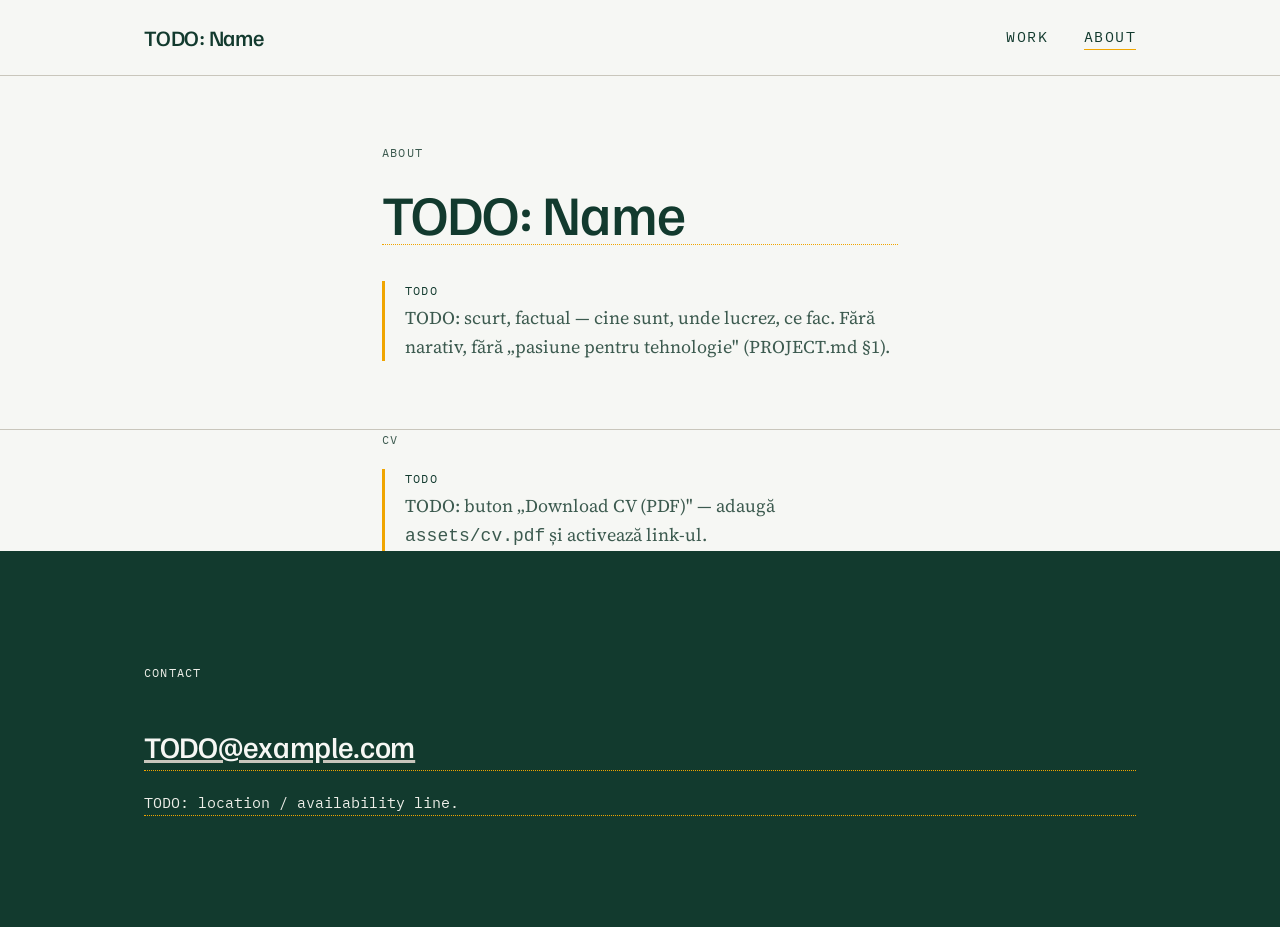
==== about/index.html @ f47f249d "Faza 2: schelet — Direcția A "Menu" Structura de fișiere din PROJECT.md §5, assets/styles.css cu tok" ====
<!doctype html>
<html lang="en">
<head>
  <meta charset="utf-8">
  <meta name="viewport" content="width=device-width, initial-scale=1">
  <title>About — TODO: Name</title>
  <meta name="description" content="TODO: meta description — Faza 4.">
  <link rel="preconnect" href="https://fonts.googleapis.com">
  <link rel="preconnect" href="https://fonts.gstatic.com" crossorigin>
  <link rel="stylesheet" href="https://fonts.googleapis.com/css2?family=Familjen+Grotesk:wght@500&family=Source+Serif+4:wght@400;600&family=IBM+Plex+Mono:wght@400;500&display=swap">
  <link rel="stylesheet" href="/assets/styles.css">
</head>
<body>
  <a class="skip-link" href="#main">Skip to content</a>

  <header class="site-header">
    <div class="wrap site-header__inner">
      <a class="brand" href="/">TODO: Name</a>
      <nav class="site-nav" aria-label="Primary">
        <a href="/work/">Work</a>
        <a href="/about/" aria-current="page">About</a>
      </nav>
    </div>
  </header>

  <main id="main">
    <section class="section section--tight">
      <div class="wrap case-body">
        <span class="eyebrow">About</span>
        <h1 class="page-title todo-inline">TODO: Name</h1>
        <p class="todo">TODO: scurt, factual — cine sunt, unde lucrez, ce fac. Fără narativ, fără „pasiune pentru tehnologie" (PROJECT.md §1).</p>
      </div>
    </section>

    <section class="section--divider">
      <div class="wrap case-body">
        <span class="eyebrow">CV</span>
        <p class="todo">TODO: buton „Download CV (PDF)" — adaugă <code>assets/cv.pdf</code> și activează link-ul.</p>
      </div>
    </section>
  </main>

  <footer class="site-footer">
    <div class="wrap site-footer__inner">
      <span class="eyebrow eyebrow--on-dark">Contact</span>
      <p class="site-footer__email todo-inline">
        <a href="mailto:TODO@example.com">TODO@example.com</a>
      </p>
      <p class="site-footer__meta todo-inline">TODO: location / availability line.</p>
    </div>
  </footer>

</body>
</html>
---- assets/styles.css ----
/*
  Direcția A — "Menu"
  Tipografie de meniu tipărit și firmă de local.
  Un singur fișier, custom properties pentru culori + scară tipografică.

  Notă de specificitate: padding/margin între secțiuni se stabilesc DOAR
  prin clase (.section, .wrap, .stack-*). Selectorii de tip (body, h1..h6,
  p, ul) ating exclusiv culoare, font și line-height — niciodată spațiere
  verticală — ca să nu se anuleze reciproc cu regulile de layout pe clase.
*/

/* ---------- Tokens ---------- */
:root {
  color-scheme: light;

  /* Culori */
  --ink: #123A2E;
  --ink-soft: #3C5A4F;
  --paper: #F6F7F4;
  --paper-warm: #EEEFE9;
  --amber: #F0A500;
  --stone: #C9C6BC;

  /* Fonturi */
  --font-display: "Familjen Grotesk", "Helvetica Neue", Arial, sans-serif;
  --font-body: "Source Serif 4", Georgia, serif;
  --font-mono: "IBM Plex Mono", ui-monospace, SFMono-Regular, Menlo, monospace;

  /* Scară tipografică fluidă (clamp: min, preferat, max) */
  --fs-000: clamp(0.6875rem, 0.66rem + 0.15vw, 0.75rem);   /* micro / mono meta */
  --fs-100: clamp(0.8125rem, 0.78rem + 0.2vw, 0.9375rem);  /* nav, mic */
  --fs-200: clamp(1rem, 0.95rem + 0.25vw, 1.125rem);       /* body */
  --fs-300: clamp(1.125rem, 1.03rem + 0.5vw, 1.375rem);    /* lead */
  --fs-400: clamp(1.375rem, 1.2rem + 0.9vw, 1.875rem);     /* h3 */
  --fs-500: clamp(1.75rem, 1.45rem + 1.6vw, 2.5rem);       /* h2 */
  --fs-600: clamp(2.25rem, 1.7rem + 2.8vw, 3.5rem);        /* h1 secțiune */
  --fs-700: clamp(2.75rem, 1.9rem + 4.5vw, 5rem);          /* h1 hero */

  /* Spațiere fluidă */
  --space-2xs: 0.5rem;
  --space-xs: 0.75rem;
  --space-sm: 1.25rem;
  --space-md: clamp(1.5rem, 1.25rem + 1.2vw, 2.5rem);
  --space-lg: clamp(2.5rem, 1.8rem + 3vw, 4.5rem);
  --space-xl: clamp(3.5rem, 2.2rem + 6vw, 7rem);

  --content-max: 68rem;
  --hairline: 1px solid var(--stone);
}

/* ---------- Reset minimal ---------- */
*,
*::before,
*::after {
  box-sizing: border-box;
}

html {
  -webkit-text-size-adjust: 100%;
}

body,
h1, h2, h3, h4,
p, ul, ol, dl, dd,
figure {
  margin: 0;
}

ul, ol {
  padding: 0;
  list-style: none;
}

img {
  display: block;
  max-width: 100%;
  height: auto;
}

a {
  color: inherit;
}

/* ---------- Base ---------- */
body {
  background: var(--paper);
  color: var(--ink);
  font-family: var(--font-body);
  font-size: var(--fs-200);
  line-height: 1.6;
  font-display: swap;
}

h1, h2, h3, h4 {
  font-family: var(--font-display);
  font-weight: 500;
  line-height: 1.1;
  color: var(--ink);
}

h1 { letter-spacing: -0.02em; }
h2 { letter-spacing: -0.015em; }

/* ---------- Motion ---------- */
@media (prefers-reduced-motion: reduce) {
  *, *::before, *::after {
    animation-duration: 0.01ms !important;
    animation-iteration-count: 1 !important;
    transition-duration: 0.01ms !important;
    scroll-behavior: auto !important;
  }
}

/* ---------- Focus ---------- */
a:focus-visible,
button:focus-visible,
[tabindex]:focus-visible {
  outline: 2px solid var(--amber);
  outline-offset: 3px;
}

/* ---------- Skip link ---------- */
.skip-link {
  position: absolute;
  top: -100%;
  left: var(--space-sm);
  z-index: 100;
  background: var(--ink);
  color: var(--paper);
  font-family: var(--font-mono);
  font-size: var(--fs-100);
  padding: var(--space-2xs) var(--space-sm);
  transition: top 0.15s ease;
}

.skip-link:focus {
  top: var(--space-sm);
}

/* ---------- Layout ---------- */
.wrap {
  max-width: var(--content-max);
  margin-inline: auto;
  padding-inline: clamp(1.25rem, 4vw, 3rem);
}

.section {
  padding-block: var(--space-xl);
}

.section--tight {
  padding-block: var(--space-lg);
}

.section--divider {
  border-top: var(--hairline);
}

/* ---------- Eyebrow / utility mono ---------- */
.eyebrow {
  display: block;
  font-family: var(--font-mono);
  font-size: var(--fs-000);
  text-transform: uppercase;
  letter-spacing: 0.1em;
  color: var(--ink-soft);
  margin-block-end: var(--space-sm);
}

.eyebrow--on-dark {
  color: var(--paper-warm);
}

.page-title {
  font-size: var(--fs-600);
  margin-block: var(--space-sm) var(--space-md);
}

/* ---------- Header ---------- */
.site-header {
  border-bottom: var(--hairline);
}

.site-header__inner {
  display: flex;
  align-items: center;
  justify-content: space-between;
  padding-block: var(--space-sm);
  gap: var(--space-md);
}

.brand {
  font-family: var(--font-display);
  font-weight: 500;
  font-size: var(--fs-300);
  letter-spacing: -0.01em;
  text-decoration: none;
}

.site-nav {
  display: flex;
  gap: var(--space-md);
}

.site-nav a {
  font-family: var(--font-mono);
  font-size: var(--fs-100);
  text-transform: uppercase;
  letter-spacing: 0.1em;
  text-decoration: none;
  border-bottom: 1px solid transparent;
}

.site-nav a:hover,
.site-nav a[aria-current="page"] {
  border-bottom-color: var(--amber);
}

/* ---------- Footer (banda închisă pe verde) ---------- */
.site-footer {
  background: var(--ink);
  color: var(--paper);
}

.site-footer a {
  color: var(--paper);
  text-decoration-color: var(--stone);
}

.site-footer__inner {
  padding-block: var(--space-xl);
  display: grid;
  gap: var(--space-sm);
}

.site-footer__email {
  font-family: var(--font-display);
  font-size: var(--fs-400);
  font-weight: 500;
  letter-spacing: -0.01em;
}

.site-footer__meta {
  font-family: var(--font-mono);
  font-size: var(--fs-100);
  color: var(--paper-warm);
}

.site-footer__ro {
  border-top: 1px solid var(--ink-soft);
  margin-top: var(--space-md);
  padding-top: var(--space-md);
}

.site-footer__ro p {
  font-size: var(--fs-100);
  color: var(--paper-warm);
  max-width: 40ch;
}

/* ---------- Semnătura: linia punctată de meniu ---------- */
.menu-line {
  display: flex;
  align-items: baseline;
  flex-wrap: wrap;
  gap: 0 var(--space-xs);
  padding-block: var(--space-sm);
  text-decoration: none;
}

.menu-line__name {
  font-family: var(--font-display);
  font-weight: 500;
  font-size: var(--fs-300);
  letter-spacing: -0.01em;
  color: var(--ink);
  min-width: 0;
}

.menu-line__dots {
  flex: 1 1 2rem;
  min-width: 2rem;
  border-bottom: 1px dotted var(--stone);
  transform: translateY(-0.28em);
}

.menu-line__value {
  font-family: var(--font-mono);
  font-size: var(--fs-100);
  text-transform: uppercase;
  letter-spacing: 0.1em;
  color: var(--ink-soft);
  min-width: 0;
}

a.menu-line:hover .menu-line__name {
  color: var(--ink-soft);
}

a.menu-line:hover .menu-line__dots {
  border-bottom-color: var(--amber);
}

/* ---------- Hero ---------- */
.hero__headline {
  font-size: var(--fs-700);
  max-width: 20ch;
}

.hero__sub {
  font-family: var(--font-body);
  font-size: var(--fs-300);
  color: var(--ink-soft);
  margin-top: var(--space-md);
  max-width: 48ch;
}

/* ---------- Grilă de proiecte ---------- */
.proof-grid {
  display: grid;
  grid-template-columns: repeat(3, minmax(0, 1fr));
  gap: var(--space-lg);
}

.proof-card__media {
  aspect-ratio: 4 / 3;
  background: var(--paper-warm);
  border: var(--hairline);
  display: flex;
  align-items: center;
  justify-content: center;
  color: var(--ink-soft);
  font-family: var(--font-mono);
  font-size: var(--fs-000);
  text-transform: uppercase;
  letter-spacing: 0.1em;
  text-align: center;
  padding: var(--space-sm);
}

/* ---------- Servicii ---------- */
.service-list {
  display: grid;
  grid-template-columns: repeat(3, minmax(0, 1fr));
  gap: var(--space-lg);
}

.service-list__item h3 {
  font-size: var(--fs-400);
  margin-bottom: var(--space-xs);
}

.service-list__item p {
  color: var(--ink-soft);
}

/* ---------- Case study ---------- */
.case-links {
  display: flex;
  flex-wrap: wrap;
  gap: var(--space-md);
  margin-block: var(--space-md);
}

.case-links a {
  font-family: var(--font-mono);
  font-size: var(--fs-100);
  text-transform: uppercase;
  letter-spacing: 0.1em;
  text-decoration: none;
  border-bottom: 1px solid var(--amber);
  padding-bottom: 0.15em;
}

.case-shot {
  width: 100%;
  aspect-ratio: 16 / 10;
  background: var(--paper-warm);
  border: var(--hairline);
  display: flex;
  align-items: center;
  justify-content: center;
  color: var(--ink-soft);
  font-family: var(--font-mono);
  font-size: var(--fs-100);
  text-transform: uppercase;
  letter-spacing: 0.1em;
}

.case-body {
  max-width: 68ch;
}

.case-body p + p {
  margin-top: var(--space-sm);
}

.case-body ul li {
  padding-left: 1.25em;
  position: relative;
}

.case-body ul li::before {
  content: "";
  position: absolute;
  left: 0;
  top: 0.65em;
  width: 5px;
  height: 5px;
  background: var(--amber);
}

.case-body ul li + li {
  margin-top: var(--space-2xs);
}

.stack-list {
  display: flex;
  flex-wrap: wrap;
  gap: var(--space-2xs) var(--space-sm);
  font-family: var(--font-mono);
  font-size: var(--fs-100);
}

.stack-list li::after {
  content: "·";
  color: var(--stone);
  margin-left: var(--space-sm);
}

.stack-list li:last-child::after {
  content: "";
  margin: 0;
}

/* ---------- TODO — marcaj vizibil, amber doar ca linie ---------- */
.todo {
  border-left: 3px solid var(--amber);
  padding-left: var(--space-sm);
  color: var(--ink-soft);
}

.todo::before {
  content: "TODO";
  display: block;
  font-family: var(--font-mono);
  font-size: var(--fs-000);
  letter-spacing: 0.1em;
  color: var(--ink);
  margin-bottom: 0.35em;
}

.todo-inline {
  border-bottom: 1px dotted var(--amber);
  font-style: normal;
}

/* ---------- Work index ---------- */
.work-list {
  display: flex;
  flex-direction: column;
}

.work-list__item {
  border-top: var(--hairline);
}

.work-list__item:last-child {
  border-bottom: var(--hairline);
}

/* ---------- Responsive ---------- */
@media (max-width: 860px) {
  .proof-grid,
  .service-list {
    grid-template-columns: 1fr;
  }
}

@media (max-width: 560px) {
  .site-header__inner {
    flex-wrap: wrap;
    gap: var(--space-xs);
  }

  .menu-line {
    flex-wrap: wrap;
  }

  .menu-line__dots {
    order: 3;
    flex-basis: 100%;
    height: 0;
  }
}
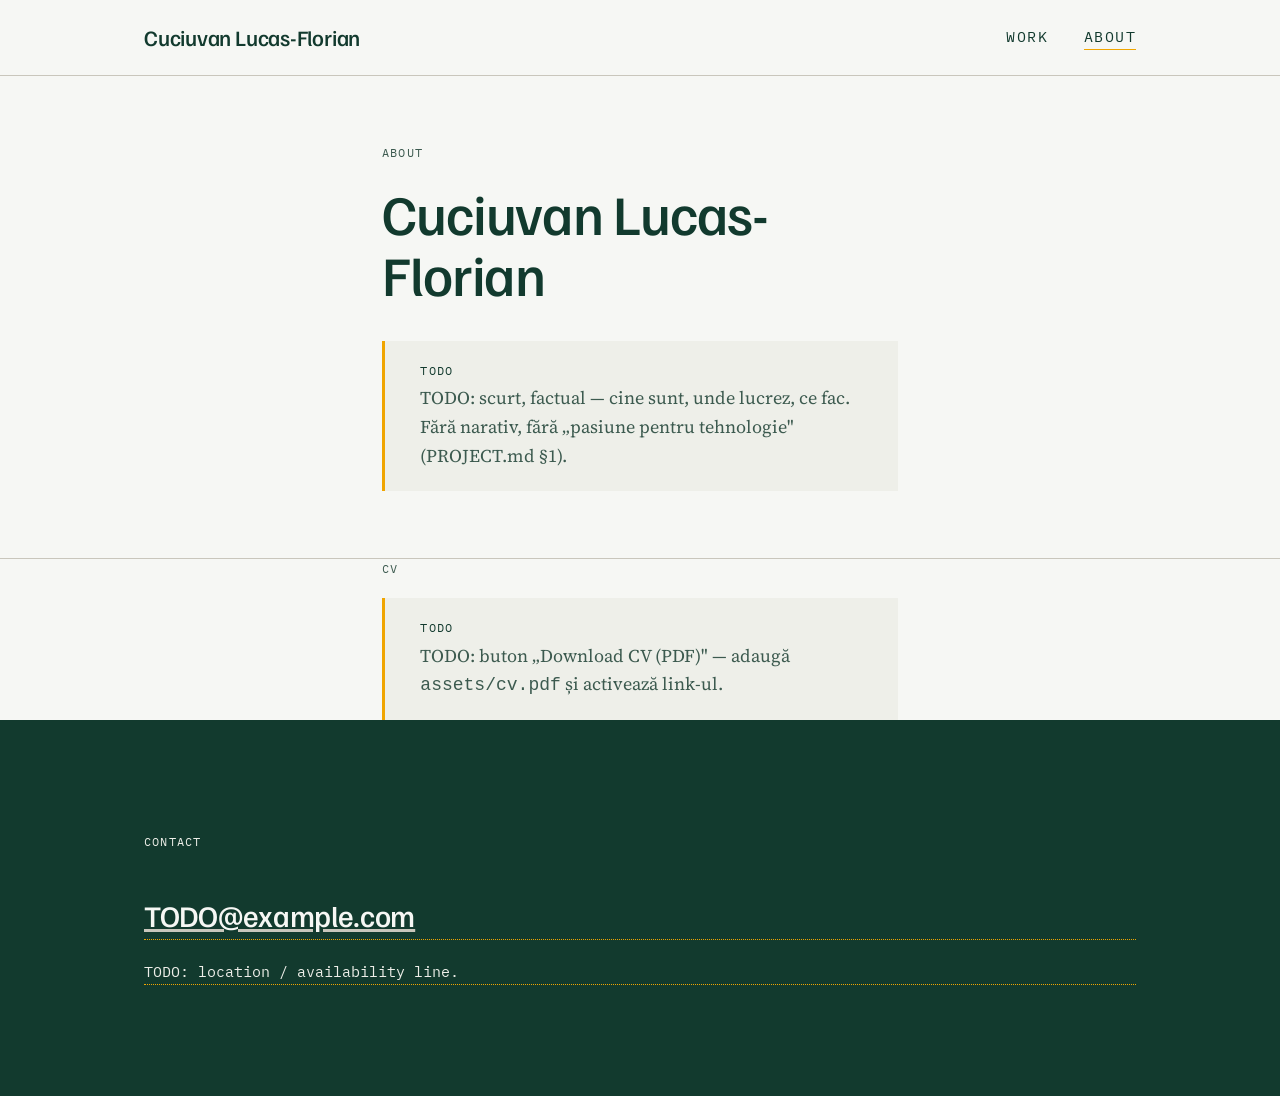
==== commit 4e756afc: "Faza 2: nume real + polish vizual Numele (Cuciuvan Lucas-Florian) e completat peste tot unde apărea " ====
--- a/about/index.html
+++ b/about/index.html
@@ -3,7 +3,7 @@
 <head>
   <meta charset="utf-8">
   <meta name="viewport" content="width=device-width, initial-scale=1">
-  <title>About — TODO: Name</title>
+  <title>About — Cuciuvan Lucas-Florian</title>
   <meta name="description" content="TODO: meta description — Faza 4.">
   <link rel="preconnect" href="https://fonts.googleapis.com">
   <link rel="preconnect" href="https://fonts.gstatic.com" crossorigin>
@@ -15,7 +15,7 @@
 
   <header class="site-header">
     <div class="wrap site-header__inner">
-      <a class="brand" href="/">TODO: Name</a>
+      <a class="brand" href="/">Cuciuvan Lucas-Florian</a>
       <nav class="site-nav" aria-label="Primary">
         <a href="/work/">Work</a>
         <a href="/about/" aria-current="page">About</a>
@@ -27,7 +27,7 @@
     <section class="section section--tight">
       <div class="wrap case-body">
         <span class="eyebrow">About</span>
-        <h1 class="page-title todo-inline">TODO: Name</h1>
+        <h1 class="page-title">Cuciuvan Lucas-Florian</h1>
         <p class="todo">TODO: scurt, factual — cine sunt, unde lucrez, ce fac. Fără narativ, fără „pasiune pentru tehnologie" (PROJECT.md §1).</p>
       </div>
     </section>
--- a/assets/styles.css
+++ b/assets/styles.css
@@ -195,6 +195,11 @@
   font-size: var(--fs-300);
   letter-spacing: -0.01em;
   text-decoration: none;
+  transition: color 0.15s ease;
+}
+
+.brand:hover {
+  color: var(--ink-soft);
 }
 
 .site-nav {
@@ -209,6 +214,7 @@
   letter-spacing: 0.1em;
   text-decoration: none;
   border-bottom: 1px solid transparent;
+  transition: border-color 0.15s ease;
 }
 
 .site-nav a:hover,
@@ -225,6 +231,11 @@
 .site-footer a {
   color: var(--paper);
   text-decoration-color: var(--stone);
+  transition: text-decoration-color 0.15s ease;
+}
+
+.site-footer a:hover {
+  text-decoration-color: var(--amber);
 }
 
 .site-footer__inner {
@@ -266,6 +277,13 @@
   gap: 0 var(--space-xs);
   padding-block: var(--space-sm);
   text-decoration: none;
+}
+
+.menu-line__index {
+  font-family: var(--font-mono);
+  font-size: var(--fs-000);
+  color: var(--stone);
+  min-width: 1.5em;
 }
 
 .menu-line__name {
@@ -302,9 +320,21 @@
 }
 
 /* ---------- Hero ---------- */
+@keyframes rise-in {
+  from {
+    opacity: 0;
+    transform: translateY(0.75rem);
+  }
+  to {
+    opacity: 1;
+    transform: translateY(0);
+  }
+}
+
 .hero__headline {
   font-size: var(--fs-700);
   max-width: 20ch;
+  animation: rise-in 0.7s cubic-bezier(0.16, 1, 0.3, 1) both;
 }
 
 .hero__sub {
@@ -313,6 +343,8 @@
   color: var(--ink-soft);
   margin-top: var(--space-md);
   max-width: 48ch;
+  animation: rise-in 0.7s cubic-bezier(0.16, 1, 0.3, 1) both;
+  animation-delay: 0.12s;
 }
 
 /* ---------- Grilă de proiecte ---------- */
@@ -436,7 +468,8 @@
 /* ---------- TODO — marcaj vizibil, amber doar ca linie ---------- */
 .todo {
   border-left: 3px solid var(--amber);
-  padding-left: var(--space-sm);
+  background: var(--paper-warm);
+  padding: var(--space-sm) var(--space-md);
   color: var(--ink-soft);
 }
 
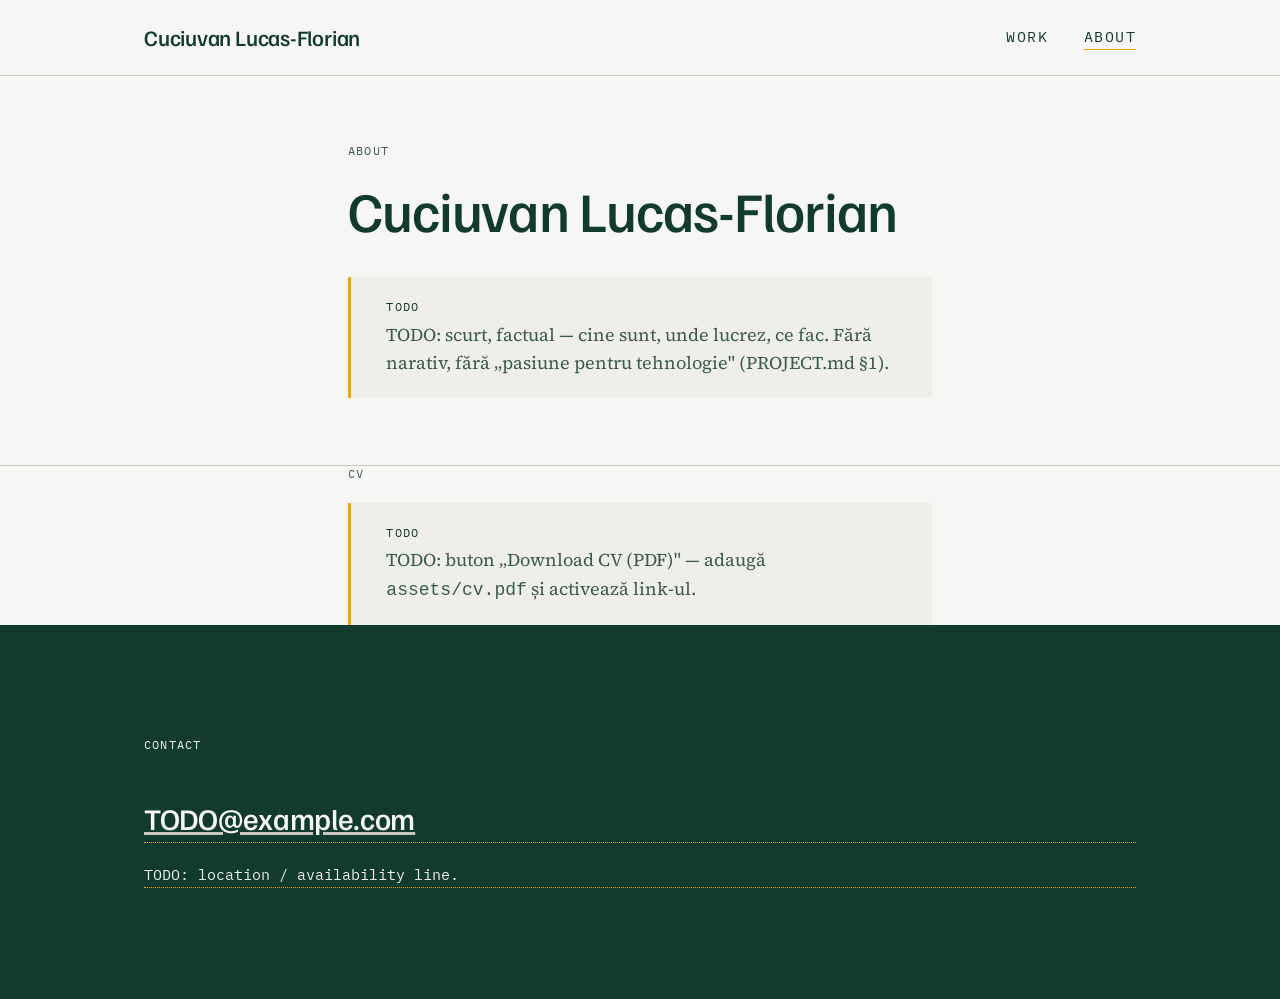
==== commit 254bd752: "Faza 4 (verificare + SEO) și Faza 5 (deploy) Lighthouse măsurat, nu estimat — home / work / cuttrack" ====
--- a/about/index.html
+++ b/about/index.html
@@ -4,11 +4,27 @@
   <meta charset="utf-8">
   <meta name="viewport" content="width=device-width, initial-scale=1">
   <title>About — Cuciuvan Lucas-Florian</title>
-  <meta name="description" content="TODO: meta description — Faza 4.">
-  <link rel="preconnect" href="https://fonts.googleapis.com">
-  <link rel="preconnect" href="https://fonts.gstatic.com" crossorigin>
-  <link rel="stylesheet" href="https://fonts.googleapis.com/css2?family=Familjen+Grotesk:wght@500&family=Source+Serif+4:wght@400;600&family=IBM+Plex+Mono:wght@400;500&display=swap">
+  <meta name="description" content="TODO: meta description — se scrie odată cu bio-ul.">
+  <link rel="canonical" href="https://TODO-domain.netlify.app/about/">
+
+  <link rel="icon" href="/assets/favicon.svg" type="image/svg+xml">
+  <meta name="theme-color" content="#123A2E">
+
+  <!-- Fonturi self-hostate: fără request extern, fără stylesheet care blochează
+       randarea. Preîncărcăm doar cele două fețe de pe primul ecran. -->
+  <link rel="preload" href="/assets/fonts/familjen-grotesk-500-latin.woff2" as="font" type="font/woff2" crossorigin>
+  <link rel="preload" href="/assets/fonts/source-serif-4-400-latin.woff2" as="font" type="font/woff2" crossorigin>
   <link rel="stylesheet" href="/assets/styles.css">
+
+  <meta property="og:type" content="profile">
+  <meta property="og:url" content="https://TODO-domain.netlify.app/about/">
+  <meta property="og:title" content="About — Cuciuvan Lucas-Florian">
+  <meta property="og:description" content="TODO: meta description — se scrie odată cu bio-ul.">
+  <meta property="og:image" content="https://TODO-domain.netlify.app/assets/images/og-default.png">
+  <meta property="og:image:width" content="1200">
+  <meta property="og:image:height" content="630">
+  <meta property="og:locale" content="en">
+  <meta name="twitter:card" content="summary_large_image">
 </head>
 <body>
   <a class="skip-link" href="#main">Skip to content</a>
@@ -34,7 +50,7 @@
 
     <section class="section--divider">
       <div class="wrap case-body">
-        <span class="eyebrow">CV</span>
+        <h2 class="eyebrow">CV</h2>
         <p class="todo">TODO: buton „Download CV (PDF)" — adaugă <code>assets/cv.pdf</code> și activează link-ul.</p>
       </div>
     </section>
@@ -42,7 +58,7 @@
 
   <footer class="site-footer">
     <div class="wrap site-footer__inner">
-      <span class="eyebrow eyebrow--on-dark">Contact</span>
+      <h2 class="eyebrow eyebrow--on-dark">Contact</h2>
       <p class="site-footer__email todo-inline">
         <a href="mailto:TODO@example.com">TODO@example.com</a>
       </p>
--- a/assets/styles.css
+++ b/assets/styles.css
@@ -8,6 +8,94 @@
   p, ul) ating exclusiv culoare, font și line-height — niciodată spațiere
   verticală — ca să nu se anuleze reciproc cu regulile de layout pe clase.
 */
+
+/* ---------- Fonturi (self-hosted, zero request extern, swap) ----------
+   Descărcate din Google Fonts și servite local: elimină cele două
+   handshake-uri către fonts.googleapis.com / fonts.gstatic.com și
+   stylesheet-ul extern care bloca randarea. Browserul descarcă un
+   fișier doar dacă weight-ul ȘI unicode-range-ul chiar sunt folosite,
+   deci latin-ext se ia doar pe paginile cu diacritice.
+*/
+
+/* Familjen Grotesk 500 — latin */
+@font-face {
+  font-family: 'Familjen Grotesk';
+  font-style: normal;
+  font-weight: 500;
+  font-display: swap;
+  src: url('fonts/familjen-grotesk-500-latin.woff2') format('woff2');
+  unicode-range: U+0000-00FF, U+0131, U+0152-0153, U+02BB-02BC, U+02C6, U+02DA, U+02DC, U+0304, U+0308, U+0329, U+2000-206F, U+20AC, U+2122, U+2191, U+2193, U+2212, U+2215, U+FEFF, U+FFFD;
+}
+
+/* Familjen Grotesk 500 — latin-ext */
+@font-face {
+  font-family: 'Familjen Grotesk';
+  font-style: normal;
+  font-weight: 500;
+  font-display: swap;
+  src: url('fonts/familjen-grotesk-500-latin-ext.woff2') format('woff2');
+  unicode-range: U+0100-02BA, U+02BD-02C5, U+02C7-02CC, U+02CE-02D7, U+02DD-02FF, U+0304, U+0308, U+0329, U+1D00-1DBF, U+1E00-1E9F, U+1EF2-1EFF, U+2020, U+20A0-20AB, U+20AD-20C0, U+2113, U+2C60-2C7F, U+A720-A7FF;
+}
+
+/* IBM Plex Mono 400 — latin */
+@font-face {
+  font-family: 'IBM Plex Mono';
+  font-style: normal;
+  font-weight: 400;
+  font-display: swap;
+  src: url('fonts/ibm-plex-mono-400-latin.woff2') format('woff2');
+  unicode-range: U+0000-00FF, U+0131, U+0152-0153, U+02BB-02BC, U+02C6, U+02DA, U+02DC, U+0304, U+0308, U+0329, U+2000-206F, U+20AC, U+2122, U+2191, U+2193, U+2212, U+2215, U+FEFF, U+FFFD;
+}
+
+/* IBM Plex Mono 400 — latin-ext */
+@font-face {
+  font-family: 'IBM Plex Mono';
+  font-style: normal;
+  font-weight: 400;
+  font-display: swap;
+  src: url('fonts/ibm-plex-mono-400-latin-ext.woff2') format('woff2');
+  unicode-range: U+0100-02BA, U+02BD-02C5, U+02C7-02CC, U+02CE-02D7, U+02DD-02FF, U+0304, U+0308, U+0329, U+1D00-1DBF, U+1E00-1E9F, U+1EF2-1EFF, U+2020, U+20A0-20AB, U+20AD-20C0, U+2113, U+2C60-2C7F, U+A720-A7FF;
+}
+
+/* Source Serif 4 400 — latin */
+@font-face {
+  font-family: 'Source Serif 4';
+  font-style: normal;
+  font-weight: 400;
+  font-display: swap;
+  src: url('fonts/source-serif-4-400-latin.woff2') format('woff2');
+  unicode-range: U+0000-00FF, U+0131, U+0152-0153, U+02BB-02BC, U+02C6, U+02DA, U+02DC, U+0304, U+0308, U+0329, U+2000-206F, U+20AC, U+2122, U+2191, U+2193, U+2212, U+2215, U+FEFF, U+FFFD;
+}
+
+/* Source Serif 4 400 — latin-ext */
+@font-face {
+  font-family: 'Source Serif 4';
+  font-style: normal;
+  font-weight: 400;
+  font-display: swap;
+  src: url('fonts/source-serif-4-400-latin-ext.woff2') format('woff2');
+  unicode-range: U+0100-02BA, U+02BD-02C5, U+02C7-02CC, U+02CE-02D7, U+02DD-02FF, U+0304, U+0308, U+0329, U+1D00-1DBF, U+1E00-1E9F, U+1EF2-1EFF, U+2020, U+20A0-20AB, U+20AD-20C0, U+2113, U+2C60-2C7F, U+A720-A7FF;
+}
+
+/* Source Serif 4 600 — latin */
+@font-face {
+  font-family: 'Source Serif 4';
+  font-style: normal;
+  font-weight: 600;
+  font-display: swap;
+  src: url('fonts/source-serif-4-600-latin.woff2') format('woff2');
+  unicode-range: U+0000-00FF, U+0131, U+0152-0153, U+02BB-02BC, U+02C6, U+02DA, U+02DC, U+0304, U+0308, U+0329, U+2000-206F, U+20AC, U+2122, U+2191, U+2193, U+2212, U+2215, U+FEFF, U+FFFD;
+}
+
+/* Source Serif 4 600 — latin-ext */
+@font-face {
+  font-family: 'Source Serif 4';
+  font-style: normal;
+  font-weight: 600;
+  font-display: swap;
+  src: url('fonts/source-serif-4-600-latin-ext.woff2') format('woff2');
+  unicode-range: U+0100-02BA, U+02BD-02C5, U+02C7-02CC, U+02CE-02D7, U+02DD-02FF, U+0304, U+0308, U+0329, U+1D00-1DBF, U+1E00-1E9F, U+1EF2-1EFF, U+2020, U+20A0-20AB, U+20AD-20C0, U+2113, U+2C60-2C7F, U+A720-A7FF;
+}
 
 /* ---------- Tokens ---------- */
 :root {
@@ -20,6 +108,10 @@
   --paper-warm: #EEEFE9;
   --amber: #F0A500;
   --stone: #C9C6BC;
+  /* Varianta lizibilă a lui stone. stone pur dă 1.59:1 pe hârtie — bun
+     pentru hairlines și puncte decorative, prea slab oriunde un semn
+     chiar trebuie citit (ex. separatorul dintre tehnologii). 3.93:1. */
+  --stone-deep: #7F7B70;
 
   /* Fonturi */
   --font-display: "Familjen Grotesk", "Helvetica Neue", Arial, sans-serif;
@@ -46,6 +138,13 @@
 
   --content-max: 68rem;
   --hairline: 1px solid var(--stone);
+
+  /* Inelul de focus. Amber pe fundal deschis dă 1.94:1 — sub pragul de
+     3:1 cerut pentru indicatori non-text — deci pe hârtie folosim ink
+     (11.69:1). Pe banda închisă ink ar fi invizibil, așa că acolo
+     tokenul se inversează în amber (6.04:1 pe ink) și accentul de firmă
+     rămâne prezent exact unde trece contrastul. */
+  --focus-ring: var(--ink);
 }
 
 /* ---------- Reset minimal ---------- */
@@ -102,11 +201,17 @@
 h2 { letter-spacing: -0.015em; }
 
 /* ---------- Motion ---------- */
+/* Plasă de siguranță pentru orice se adaugă mai târziu. Include și
+   animation-delay: fără el, o animație cu fill-mode `both` și delay
+   rămâne blocată în starea inițială (deseori opacity: 0) exact la
+   utilizatorii care au cerut mai puțină mișcare. */
 @media (prefers-reduced-motion: reduce) {
   *, *::before, *::after {
     animation-duration: 0.01ms !important;
+    animation-delay: 0ms !important;
     animation-iteration-count: 1 !important;
     transition-duration: 0.01ms !important;
+    transition-delay: 0ms !important;
     scroll-behavior: auto !important;
   }
 }
@@ -115,7 +220,7 @@
 a:focus-visible,
 button:focus-visible,
 [tabindex]:focus-visible {
-  outline: 2px solid var(--amber);
+  outline: 2px solid var(--focus-ring);
   outline-offset: 3px;
 }
 
@@ -157,10 +262,15 @@
 }
 
 /* ---------- Eyebrow / utility mono ---------- */
+/* Eyebrow. Când e h2 (titlu de secțiune) trebuie să anuleze explicit
+   font-weight/line-height moștenite de la regula h1..h4 — mono e
+   self-hostat doar la 400, iar 500 ar fi sintetizat ca faux-bold. */
 .eyebrow {
   display: block;
   font-family: var(--font-mono);
   font-size: var(--fs-000);
+  font-weight: 400;
+  line-height: 1.4;
   text-transform: uppercase;
   letter-spacing: 0.1em;
   color: var(--ink-soft);
@@ -226,6 +336,7 @@
 .site-footer {
   background: var(--ink);
   color: var(--paper);
+  --focus-ring: var(--amber);
 }
 
 .site-footer a {
@@ -282,7 +393,7 @@
 .menu-line__index {
   font-family: var(--font-mono);
   font-size: var(--fs-000);
-  color: var(--stone);
+  color: var(--ink-soft);
   min-width: 1.5em;
 }
 
@@ -293,6 +404,7 @@
   letter-spacing: -0.01em;
   color: var(--ink);
   min-width: 0;
+  transition: color 0.15s ease;
 }
 
 .menu-line__dots {
@@ -300,6 +412,7 @@
   min-width: 2rem;
   border-bottom: 1px dotted var(--stone);
   transform: translateY(-0.28em);
+  transition: border-color 0.15s ease;
 }
 
 .menu-line__value {
@@ -320,21 +433,9 @@
 }
 
 /* ---------- Hero ---------- */
-@keyframes rise-in {
-  from {
-    opacity: 0;
-    transform: translateY(0.75rem);
-  }
-  to {
-    opacity: 1;
-    transform: translateY(0);
-  }
-}
-
 .hero__headline {
   font-size: var(--fs-700);
   max-width: 20ch;
-  animation: rise-in 0.7s cubic-bezier(0.16, 1, 0.3, 1) both;
 }
 
 .hero__sub {
@@ -343,8 +444,37 @@
   color: var(--ink-soft);
   margin-top: var(--space-md);
   max-width: 48ch;
-  animation: rise-in 0.7s cubic-bezier(0.16, 1, 0.3, 1) both;
-  animation-delay: 0.12s;
+}
+
+/* Momentul orchestrat de la încărcare — singurul din tot site-ul.
+
+   Declarat DOAR în no-preference, nu neutralizat ulterior în reduce.
+   Motiv concret: animația are fill-mode `both`, deci starea `from`
+   (opacity: 0) se aplică înainte de start. Resetul obișnuit cu
+   `animation-duration: 0.01ms !important` nu atinge `animation-delay`,
+   așa că headline-ul rămânea invizibil pentru exact utilizatorii care
+   au cerut mai puțină mișcare. Aici animația pur și simplu nu există
+   dacă mișcarea nu e binevenită, iar textul e vizibil din primul frame. */
+@media (prefers-reduced-motion: no-preference) {
+  @keyframes rise-in {
+    from {
+      opacity: 0;
+      transform: translateY(0.75rem);
+    }
+    to {
+      opacity: 1;
+      transform: translateY(0);
+    }
+  }
+
+  .hero__headline {
+    animation: rise-in 0.7s cubic-bezier(0.16, 1, 0.3, 1) both;
+  }
+
+  .hero__sub {
+    animation: rise-in 0.7s cubic-bezier(0.16, 1, 0.3, 1) both;
+    animation-delay: 0.12s;
+  }
 }
 
 /* ---------- Grilă de proiecte ---------- */
@@ -354,6 +484,11 @@
   gap: var(--space-lg);
 }
 
+.proof-card {
+  display: block;
+  text-decoration: none;
+}
+
 .proof-card__media {
   aspect-ratio: 4 / 3;
   background: var(--paper-warm);
@@ -368,6 +503,19 @@
   letter-spacing: 0.1em;
   text-align: center;
   padding: var(--space-sm);
+  transition: border-color 0.15s ease;
+}
+
+.proof-card:hover .proof-card__media {
+  border-color: var(--amber);
+}
+
+.proof-card:hover .menu-line__name {
+  color: var(--ink-soft);
+}
+
+.proof-card:hover .menu-line__dots {
+  border-bottom-color: var(--amber);
 }
 
 /* ---------- Servicii ---------- */
@@ -404,6 +552,14 @@
   padding-bottom: 0.15em;
 }
 
+/* Aceleași clase funcționează și ca placeholder (div) și ca imagine reală
+   (img) — aspect-ratio ține locul rezervat în ambele cazuri, deci trecerea
+   de la TODO la captura reală nu mișcă layout-ul. */
+img.case-shot,
+img.proof-card__media {
+  object-fit: cover;
+}
+
 .case-shot {
   width: 100%;
   aspect-ratio: 16 / 10;
@@ -427,12 +583,12 @@
   margin-top: var(--space-sm);
 }
 
-.case-body ul li {
+.case-body ul:not(.stack-list) li {
   padding-left: 1.25em;
   position: relative;
 }
 
-.case-body ul li::before {
+.case-body ul:not(.stack-list) li::before {
   content: "";
   position: absolute;
   left: 0;
@@ -442,7 +598,7 @@
   background: var(--amber);
 }
 
-.case-body ul li + li {
+.case-body ul:not(.stack-list) li + li {
   margin-top: var(--space-2xs);
 }
 
@@ -456,7 +612,7 @@
 
 .stack-list li::after {
   content: "·";
-  color: var(--stone);
+  color: var(--stone-deep);
   margin-left: var(--space-sm);
 }
 
@@ -502,6 +658,16 @@
   border-bottom: var(--hairline);
 }
 
+.work-list__item .menu-line {
+  margin-inline: calc(var(--space-sm) * -1);
+  padding-inline: var(--space-sm);
+  transition: background-color 0.15s ease;
+}
+
+.work-list__item .menu-line:hover {
+  background: var(--paper-warm);
+}
+
 /* ---------- Responsive ---------- */
 @media (max-width: 860px) {
   .proof-grid,
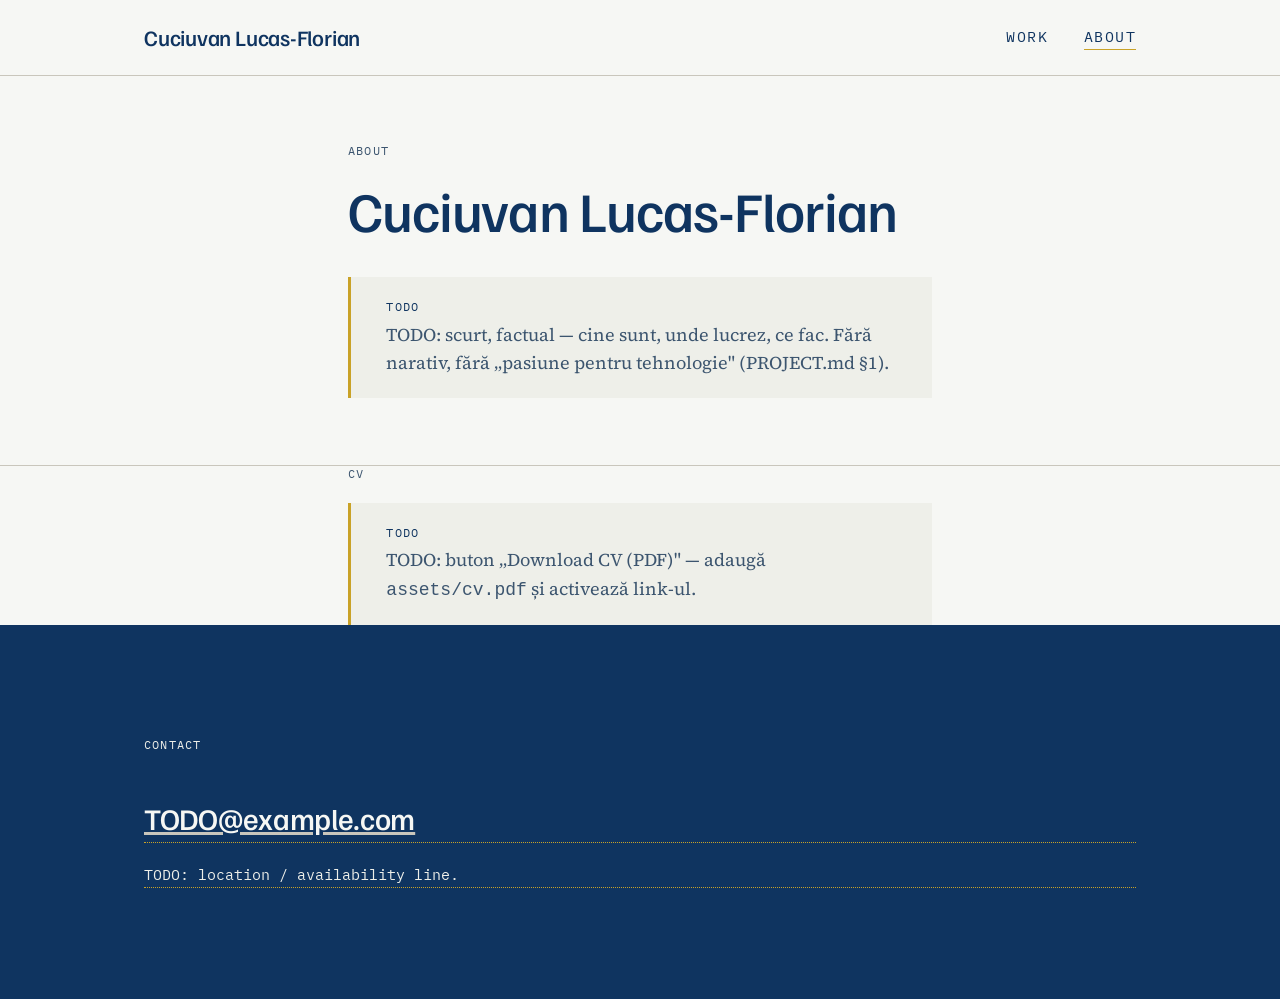
==== commit b3fe3508: "Paleta: albastru-cerneală cu accente aurii Verdele-sticlă devine albastru, iar amber-ul devine un au" ====
--- a/about/index.html
+++ b/about/index.html
@@ -8,7 +8,7 @@
   <link rel="canonical" href="https://TODO-domain.netlify.app/about/">
 
   <link rel="icon" href="/assets/favicon.svg" type="image/svg+xml">
-  <meta name="theme-color" content="#123A2E">
+  <meta name="theme-color" content="#0F3460">
 
   <!-- Fonturi self-hostate: fără request extern, fără stylesheet care blochează
        randarea. Preîncărcăm doar cele două fețe de pe primul ecran. -->
--- a/assets/styles.css
+++ b/assets/styles.css
@@ -102,11 +102,11 @@
   color-scheme: light;
 
   /* Culori */
-  --ink: #123A2E;
-  --ink-soft: #3C5A4F;
+  --ink: #0F3460;
+  --ink-soft: #3C556F;
   --paper: #F6F7F4;
   --paper-warm: #EEEFE9;
-  --amber: #F0A500;
+  --gold: #C9A227;
   --stone: #C9C6BC;
   /* Varianta lizibilă a lui stone. stone pur dă 1.59:1 pe hârtie — bun
      pentru hairlines și puncte decorative, prea slab oriunde un semn
@@ -139,10 +139,10 @@
   --content-max: 68rem;
   --hairline: 1px solid var(--stone);
 
-  /* Inelul de focus. Amber pe fundal deschis dă 1.94:1 — sub pragul de
+  /* Inelul de focus. Aurul pe fundal deschis dă 2.25:1 — sub pragul de
      3:1 cerut pentru indicatori non-text — deci pe hârtie folosim ink
-     (11.69:1). Pe banda închisă ink ar fi invizibil, așa că acolo
-     tokenul se inversează în amber (6.04:1 pe ink) și accentul de firmă
+     (11.62:1). Pe banda închisă ink ar fi invizibil, așa că acolo
+     tokenul se inversează în aur (5.17:1 pe ink) și accentul de firmă
      rămâne prezent exact unde trece contrastul. */
   --focus-ring: var(--ink);
 }
@@ -329,14 +329,14 @@
 
 .site-nav a:hover,
 .site-nav a[aria-current="page"] {
-  border-bottom-color: var(--amber);
-}
-
-/* ---------- Footer (banda închisă pe verde) ---------- */
+  border-bottom-color: var(--gold);
+}
+
+/* ---------- Footer (banda închisă pe albastru) ---------- */
 .site-footer {
   background: var(--ink);
   color: var(--paper);
-  --focus-ring: var(--amber);
+  --focus-ring: var(--gold);
 }
 
 .site-footer a {
@@ -346,7 +346,7 @@
 }
 
 .site-footer a:hover {
-  text-decoration-color: var(--amber);
+  text-decoration-color: var(--gold);
 }
 
 .site-footer__inner {
@@ -429,7 +429,7 @@
 }
 
 a.menu-line:hover .menu-line__dots {
-  border-bottom-color: var(--amber);
+  border-bottom-color: var(--gold);
 }
 
 /* ---------- Hero ---------- */
@@ -507,7 +507,7 @@
 }
 
 .proof-card:hover .proof-card__media {
-  border-color: var(--amber);
+  border-color: var(--gold);
 }
 
 .proof-card:hover .menu-line__name {
@@ -515,7 +515,7 @@
 }
 
 .proof-card:hover .menu-line__dots {
-  border-bottom-color: var(--amber);
+  border-bottom-color: var(--gold);
 }
 
 /* ---------- Servicii ---------- */
@@ -548,7 +548,7 @@
   text-transform: uppercase;
   letter-spacing: 0.1em;
   text-decoration: none;
-  border-bottom: 1px solid var(--amber);
+  border-bottom: 1px solid var(--gold);
   padding-bottom: 0.15em;
 }
 
@@ -595,7 +595,7 @@
   top: 0.65em;
   width: 5px;
   height: 5px;
-  background: var(--amber);
+  background: var(--gold);
 }
 
 .case-body ul:not(.stack-list) li + li {
@@ -621,9 +621,9 @@
   margin: 0;
 }
 
-/* ---------- TODO — marcaj vizibil, amber doar ca linie ---------- */
+/* ---------- TODO — marcaj vizibil, aurul doar ca linie ---------- */
 .todo {
-  border-left: 3px solid var(--amber);
+  border-left: 3px solid var(--gold);
   background: var(--paper-warm);
   padding: var(--space-sm) var(--space-md);
   color: var(--ink-soft);
@@ -640,7 +640,7 @@
 }
 
 .todo-inline {
-  border-bottom: 1px dotted var(--amber);
+  border-bottom: 1px dotted var(--gold);
   font-style: normal;
 }
 
